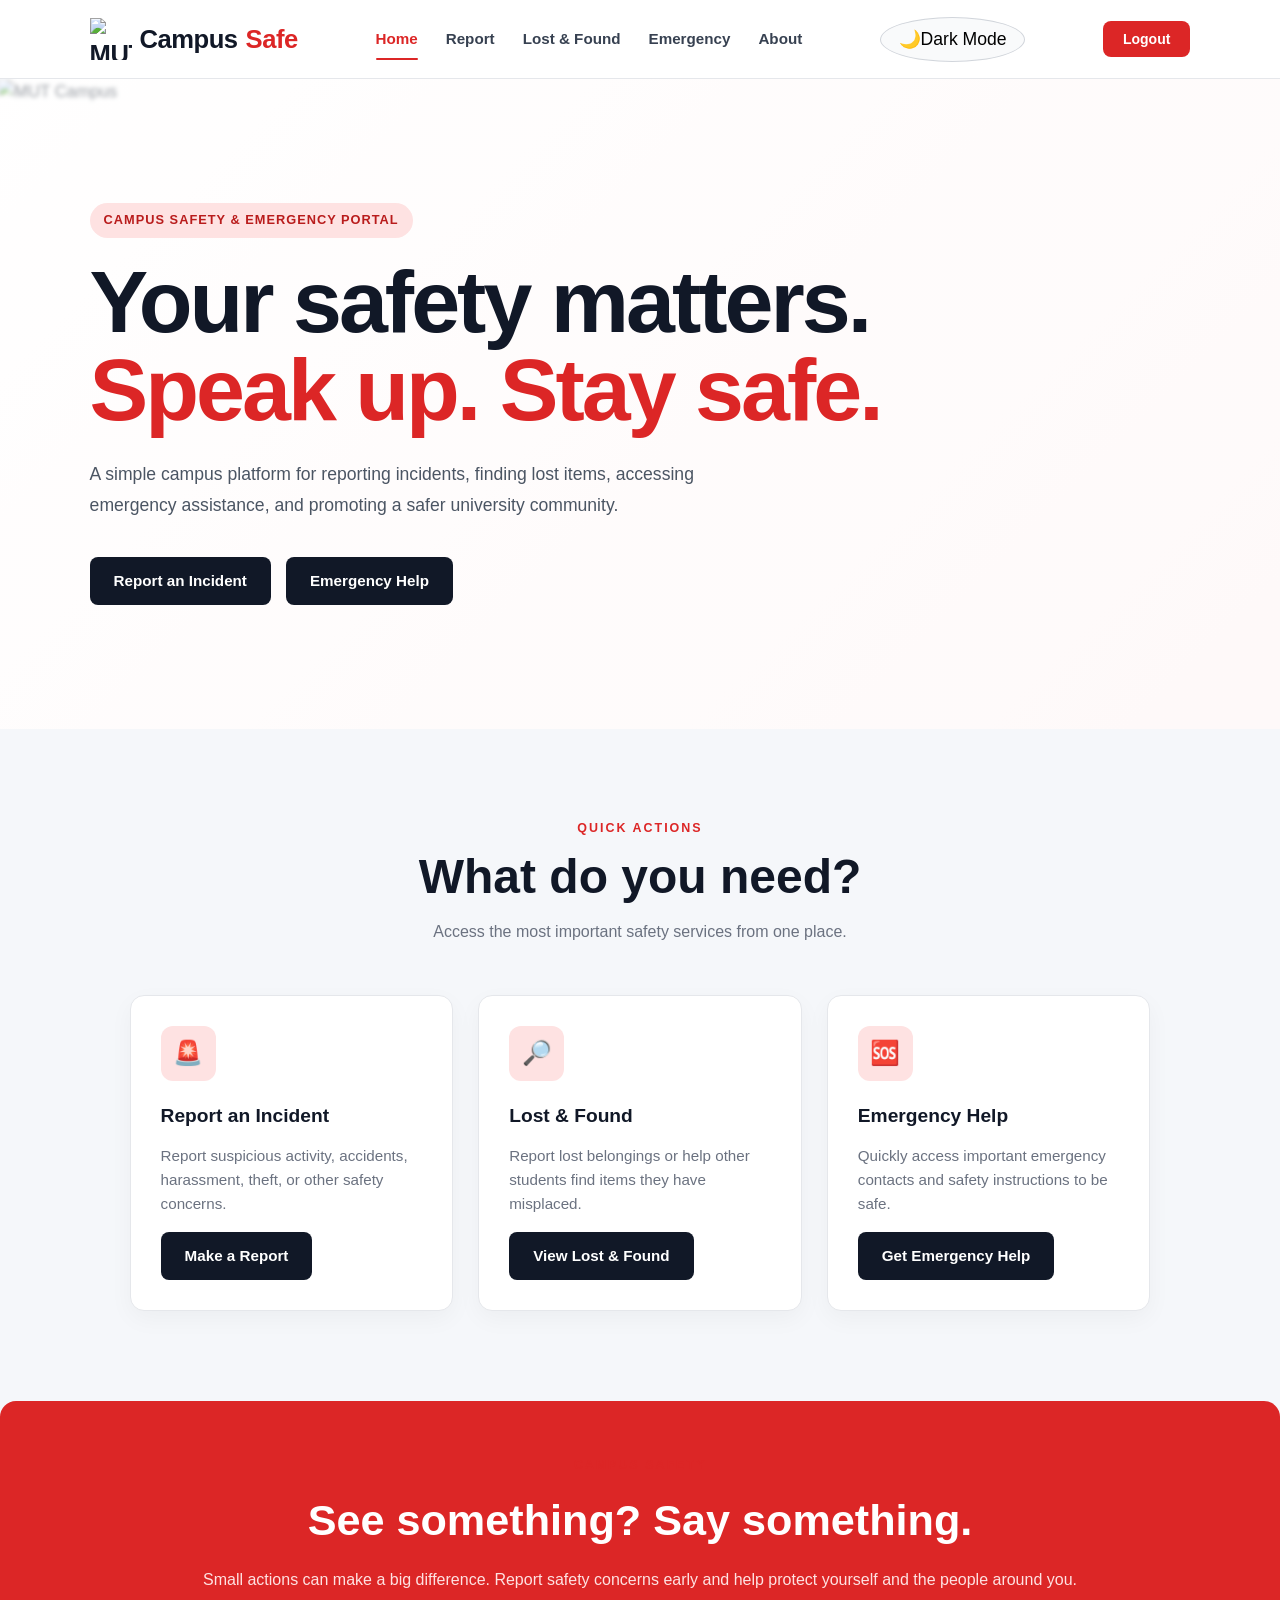
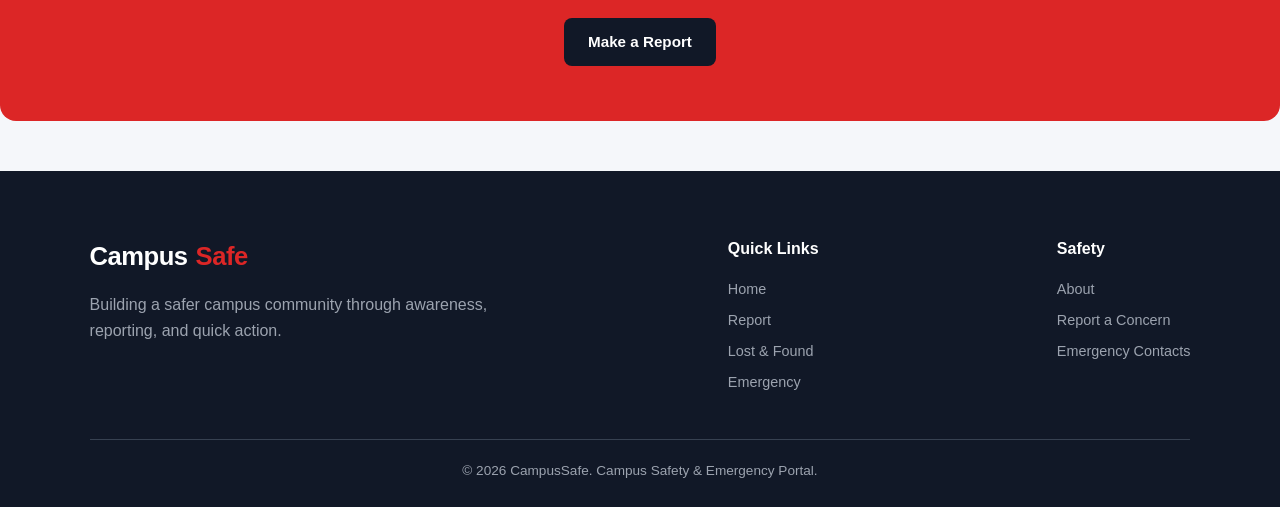
==== html/index.html @ 62e86149 "Initial CampusSafe website" ====
<!DOCTYPE html>
<html lang="en">

<head>
    <!-- Basic page information -->
    <meta charset="UTF-8">

    <!-- Makes the website responsive on phones and tablets -->
    <meta name="viewport" content="width=device-width, initial-scale=1.0">

    <!-- Page title shown in the browser tab -->
    <title>Campus Safety Portal</title>

    <!-- Connect the main stylesheet -->
    <link rel="stylesheet" href="../css/style.css">

    <!-- Connect the JavaScript file -->
    <script src="../js/script.js"defer></script>
    <script type="module" src="../js/session.js"></script>
</head>

<body>

    <!-- =========================
        NAVIGATION BAR
        ========================= -->
    <header class="navbar">

        <!-- Website logo/name -->
        <a href="index.html" class="logo">

            <img src="https://i.ibb.co/WWnf8pVp/Murang-a-University-of-Technology.png" alt="MUT logo">
            Campus<span>Safe</span>
        </a>

        <!-- Navigation links -->
        <nav class="nav-links">

            <a href="index.html" class="active">
                Home
            </a>

            <a href="report.html">
                Report
            </a>

            <a href="lost-found.html">
                Lost & Found
            </a>

            <a href="emergency.html">
                Emergency
            </a>

            <a href="about.html">
                About
            </a>

        </nav>

        <!-- Dark/light mode button -->
        <button id="themeBtn" class="theme-btn" type="button">
            🌙
        </button>

        <button type="button" id="logoutBtn" class="logout-btn">
                Logout
        </button>

    </header>


    <!-- =========================
        HERO SECTION
        ========================= -->
    <main>

        <section class="hero">

            <div class="hero-image">
                <img src="https://i.ibb.co/gbhsbG9x/unnamed.webp" alt="MUT Campus">
            </div>

            <div class="hero-content">

                <!-- Small introductory text -->
                <p class="hero-tag">
                    CAMPUS SAFETY & EMERGENCY PORTAL
                </p>

                <!-- Main heading -->
                <h1>
                    Your safety matters.
                    <span>Speak up. Stay safe.</span>
                </h1>

                <!-- Introduction -->
                <p class="hero-text">
                    A simple campus platform for reporting incidents,
                    finding lost items, accessing emergency assistance,
                    and promoting a safer university community.
                </p>

                <!-- Main action buttons -->
                <div class="hero-buttons">

                    <a href="report.html" class="btn secondary-btn">
                        Report an Incident
                    </a>

                    <a href="emergency.html" class="btn secondary-btn">
                        Emergency Help
                    </a>

                </div>

            </div>

        </section>


        <!-- =========================
            QUICK ACTIONS
            ========================= -->
        <section class="section">

            <div class="section-heading">

                <p class="section-label">
                    QUICK ACTIONS
                </p>

                <h2>
                    What do you need?
                </h2>

                <p>
                    Access the most important safety services from one place.
                </p>

            </div>


            <div class="cards">

                <!-- Report card -->
                <article class="card">

                    <div class="card-icon">
                        🚨
                    </div>

                    <h3>
                        Report an Incident
                    </h3>

                    <p>
                        Report suspicious activity, accidents,
                        harassment, theft, or other safety concerns.
                    </p>

                    <a href="report.html" class="btn secondary-btn">
                        Make a Report 
                    </a>

                </article>


                <!-- Lost and found card -->
                <article class="card">

                    <div class="card-icon">
                        🔎
                    </div>

                    <h3>
                        Lost & Found
                    </h3>

                    <p>
                        Report lost belongings or help other students
                        find items they have misplaced.
                    </p>

                    <a href="lost-found.html" class="btn secondary-btn">
                        View Lost & Found 
                    </a>

                </article>


                <!-- Emergency card -->
                <article class="card">

                    <div class="card-icon">
                        🆘
                    </div>

                    <h3>
                        Emergency Help
                    </h3>

                    <p>
                        Quickly access important emergency contacts
                        and safety instructions to be safe.
                    </p>

                    <a href="emergency.html" class="btn secondary-btn">
                        Get Emergency Help 
                    </a>

                </article>

            </div>

        </section>


        <!-- =========================
            SAFETY MESSAGE
            ========================= -->
        <section class="safety-banner">

            <div>

                <p class="section-label">
                    CAMPUS SAFETY
                </p>

                <h2>
                    See something? Say something.
                </h2>

                <p>
                    Small actions can make a big difference.
                    Report safety concerns early and help protect
                    yourself and the people around you.
                </p>

            </div>

            <a href="report.html" class="btn secondary-btn">
                Make a Report
            </a>

        </section>

    </main>


    <!-- =========================
        FOOTER
        ========================= -->
    <footer class="footer">

        <div class="footer-content">

            <div>

                <a href="index.html" class="logo">
                    Campus<span>Safe</span>
                </a>

                <p>
                    Building a safer campus community through
                    awareness, reporting, and quick action.
                </p>

            </div>


            <div class="footer-links">

                <h3>
                    Quick Links
                </h3>

                <a href="index.html">
                    Home
                </a>

                <a href="report.html">
                    Report
                </a>

                <a href="lost-found.html">
                    Lost & Found
                </a>

                <a href="emergency.html">
                    Emergency
                </a>

            </div>


            <div class="footer-links">

                <h3>
                    Safety
                </h3>

                <a href="about.html">
                    About
                </a>

                <a href="report.html">
                    Report a Concern
                </a>

                <a href="emergency.html">
                    Emergency Contacts
                </a>

            </div>

        </div>


        <div class="footer-bottom">

            <p>
                © 2026 CampusSafe. Campus Safety & Emergency Portal.
            </p>

        </div>

    </footer>

</body>

</html>
---- css/style.css ----
/* =====================================================
CAMPUS SAFETY & EMERGENCY PORTAL
VERSION 2
MAIN STYLESHEET
   ===================================================== */


/* =====================================================
1. RESET & GENERAL SETTINGS
   ===================================================== */

* {
    margin: 0;
    padding: 0;
    box-sizing: border-box;
}

html {
    scroll-behavior: smooth;
}

body {
    font-family: Arial, Helvetica, sans-serif;
    background: #f5f7fa;
    color: #1f2937;
    line-height: 1.6;
    transition: background-color 0.3s ease, color 0.3s ease;
}

a {
    text-decoration: none;
    color: inherit;
}

button {
    font-family: inherit;
    cursor: pointer;
}


/* =====================================================
2. NAVIGATION BAR
   ===================================================== */

.navbar {
    width: 100%;
    min-height: 75px;
    padding: 0 7%;
    display: flex;
    align-items: center;
    justify-content: space-between;
    background: #ffffff;
    border-bottom: 1px solid #e5e7eb;
    position: sticky;
    top: 0;
    z-index: 1000;
    transition: background-color 0.3s ease,
                border-color 0.3s ease;
}

.logo {
    font-size: 1.6rem;
    font-weight: 800;
    color: #111827;
    letter-spacing: -0.5px;
}

.logo span {
    color: #dc2626;
}

.nav-links {
    display: flex;
    align-items: center;
    gap: 28px;
}

.nav-links a {
    position: relative;
    color: #374151;
    font-size: 0.95rem;
    font-weight: 600;
    padding: 27px 0;
    transition: color 0.3s ease;
}

.nav-links a:hover {
    color: #dc2626;
}

.nav-links a.active {
    color: #dc2626;
}

.nav-links a.active::after {
    content: "";
    position: absolute;
    left: 0;
    right: 0;
    bottom: 18px;
    height: 2px;
    background: #dc2626;
    border-radius: 5px;
}


/* =====================================================
3. THEME BUTTON
   ===================================================== */

.theme-btn {
    width: 145px;
    height: 45px;
    border: 1px solid #d1d5db;
    border-radius: 50%;
    background: #f9fafb;
    font-size: 1.1rem;
    display: flex;
    align-items: center;
    justify-content: center;
    transition: all 0.3s ease;
}

.theme-btn:hover {
    background: #e5e7eb;
    transform: rotate(15deg);
}


/* =====================================================
4. HERO SECTION - HOME
   ===================================================== */

.hero {
    min-height: 650px;
    padding: 100px 7%;
    display: flex;
    align-items: center;
    background:
        linear-gradient(
            135deg,
            #ffffff 0%,
            #fef2f2 100%
        );
    transition: background 0.3s ease;
}

.hero-content {
    max-width: 850px;
}

.hero-tag {
    display: inline-block;
    margin-bottom: 20px;
    padding: 7px 14px;
    border-radius: 30px;
    background: #fee2e2;
    color: #b91c1c;
    font-size: 0.8rem;
    font-weight: 800;
    letter-spacing: 1px;
}

.hero h1 {
    max-width: 800px;
    margin-bottom: 25px;
    color: #111827;
    font-size: clamp(2.7rem, 7vw, 5.5rem);
    line-height: 1;
    letter-spacing: -3px;
}

.hero h1 span {
    color: #dc2626;
}

.hero-text {
    max-width: 650px;
    margin-bottom: 35px;
    color: #4b5563;
    font-size: 1.1rem;
    line-height: 1.8;
}

.hero-buttons {
    display: flex;
    flex-wrap: wrap;
    gap: 15px;
}


/* =====================================================
5. BUTTONS
   ===================================================== */

.btn {
    display: inline-flex;
    align-items: center;
    justify-content: center;
    min-height: 48px;
    padding: 12px 24px;
    border: none;
    border-radius: 8px;
    font-size: 0.95rem;
    font-weight: 700;
    transition: all 0.3s ease;
}

.btn:hover {
    transform: translateY(-2px);
}

.primary-btn {
    background: #dc2626;
    color: #ffffff;
}

.primary-btn:hover {
    background: #b91c1c;
}

.secondary-btn {
    background: #111827;
    color: #ffffff;
}

.secondary-btn:hover {
    background: #374151;
}


/* =====================================================
6. GENERAL SECTIONS
   ===================================================== */

.section {
    width: 100%;
    max-width: 1200px;
    margin: 0 auto;
    padding: 90px 7%;
}

.section-heading {
    max-width: 750px;
    margin: 0 auto 50px;
    text-align: center;
}

.section-label {
    margin-bottom: 10px;
    color: #dc2626;
    font-size: 0.78rem;
    font-weight: 800;
    letter-spacing: 2px;
}

.section-heading h2 {
    margin-bottom: 15px;
    color: #111827;
    font-size: clamp(2rem, 4vw, 3rem);
    line-height: 1.15;
}

.section-heading p:last-child {
    color: #6b7280;
}


/* =====================================================
7. CARDS
   ===================================================== */

.cards {
    display: grid;
    grid-template-columns: repeat(3, 1fr);
    gap: 25px;
}

.card {
    padding: 30px;
    background: #ffffff;
    border: 1px solid #e5e7eb;
    border-radius: 14px;
    box-shadow: 0 8px 25px rgba(0, 0, 0, 0.04);
    transition: transform 0.3s ease,
                box-shadow 0.3s ease,
                background-color 0.3s ease,
                border-color 0.3s ease;
}

.card:hover {
    transform: translateY(-5px);
    box-shadow: 0 15px 35px rgba(0, 0, 0, 0.08);
}

.card-icon {
    width: 55px;
    height: 55px;
    margin-bottom: 20px;
    display: flex;
    align-items: center;
    justify-content: center;
    border-radius: 12px;
    background: #fee2e2;
    font-size: 1.5rem;
}

.card h3 {
    margin-bottom: 12px;
    color: #111827;
    font-size: 1.2rem;
}

.card p {
    margin-bottom: 15px;
    color: #6b7280;
    font-size: 0.95rem;
}

.card-link {
    color: #dc2626;
    font-weight: 700;
    font-size: 0.9rem;
}

.card-link:hover {
    text-decoration: underline;
}


/* =====================================================
8. SAFETY BANNER
   ===================================================== */

.safety-banner {
    padding: 55px 40px;
    text-align: center;
    background: #dc2626;
    border-radius: 16px;
    color: #ffffff;
}

.safety-banner h2 {
    margin-bottom: 12px;
    font-size: clamp(1.8rem, 4vw, 2.7rem);
}

.safety-banner p:last-child {
    margin-bottom: 25px;
    color: #fee2e2;
}


/* =====================================================
9. FOOTER
   ===================================================== */

.footer {
    margin-top: 50px;
    padding: 65px 7% 25px;
    background: #111827;
    color: #ffffff;
}

.footer-content {
    max-width: 1200px;
    margin: 0 auto;
    display: flex;
    justify-content: space-between;
    gap: 50px;
}

.footer .logo {
    margin-bottom: 15px;
    color: #ffffff;
}

.footer-content > div:first-child {
    max-width: 400px;
}

.footer-content > div:first-child p {
    color: #9ca3af;
}

.footer-links {
    display: flex;
    flex-direction: column;
    gap: 8px;
}

.footer-links h3 {
    margin-bottom: 8px;
    font-size: 1rem;
}

.footer-links a {
    color: #9ca3af;
    font-size: 0.9rem;
    transition: color 0.3s ease;
}

.footer-links a:hover {
    color: #ffffff;
}

.footer-bottom {
    max-width: 1200px;
    margin: 45px auto 0;
    padding-top: 20px;
    border-top: 1px solid #374151;
}

.footer-bottom p {
    color: #9ca3af;
    text-align: center;
    font-size: 0.85rem;
}


/* =====================================================
10. PAGE HEADER
Used by Report, Lost & Found, Emergency & About
   ===================================================== */

.page-header {
    padding: 100px 7%;
    background:
        linear-gradient(
            135deg,
            #ffffff 0%,
            #fef2f2 100%
        );
    border-bottom: 1px solid #e5e7eb;
}

.page-header-content {
    max-width: 850px;
    margin: 0 auto;
    text-align: center;
}

.page-header h1 {
    margin-bottom: 20px;
    color: #111827;
    font-size: clamp(2.5rem, 6vw, 4.5rem);
    line-height: 1.1;
}

.page-header h1 span {
    color: #dc2626;
}

.page-header p:last-child {
    max-width: 700px;
    margin: 0 auto;
    color: #6b7280;
    font-size: 1.05rem;
}


/* =====================================================
11. REPORT SECTION
   ===================================================== */

.report-section {
    max-width: 1000px;
    margin: 0 auto;
    padding: 80px 7%;
    display: grid;
    grid-template-columns: 0.8fr 1.2fr;
    gap: 50px;
    align-items: start;
}

.report-info h2 {
    margin-bottom: 15px;
    color: #111827;
    font-size: 2rem;
}

.report-info > p {
    margin-bottom: 25px;
    color: #6b7280;
}

.notice-box {
    margin-top: 25px;
    padding: 25px;
    background: #fff7ed;
    border-left: 5px solid #f97316;
    border-radius: 8px;
}

.notice-box h2 {
    margin-bottom: 10px;
    color: #9a3412;
    font-size: 1.2rem;
}

.notice-box p {
    color: #7c2d12;
    font-size: 0.92rem;
}


/* =====================================================
12. FORMS
   ===================================================== */

.form-container {
    padding: 35px;
    background: #ffffff;
    border: 1px solid #e5e7eb;
    border-radius: 14px;
    box-shadow: 0 10px 30px rgba(0, 0, 0, 0.05);
}

.form-heading {
    margin-bottom: 30px;
}

.form-heading h2 {
    margin-bottom: 8px;
    color: #111827;
    font-size: 1.7rem;
}

.form-heading p {
    color: #6b7280;
    font-size: 0.9rem;
}

.form-group {
    margin-bottom: 20px;
}

.form-group label {
    display: block;
    margin-bottom: 7px;
    color: #374151;
    font-size: 0.9rem;
    font-weight: 700;
}

.form-group input,
.form-group select,
.form-group textarea {
    width: 100%;
    padding: 13px 14px;
    border: 1px solid #d1d5db;
    border-radius: 8px;
    background: #ffffff;
    color: #111827;
    font-family: inherit;
    font-size: 0.95rem;
    outline: none;
    transition: border-color 0.3s ease,
                box-shadow 0.3s ease,
                background-color 0.3s ease;
}

.form-group input:focus,
.form-group select:focus,
.form-group textarea:focus {
    border-color: #dc2626;
    box-shadow: 0 0 0 3px rgba(220, 38, 38, 0.12);
}

.form-group textarea {
    min-height: 140px;
    resize: vertical;
}

.checkbox-group {
    display: flex;
    align-items: flex-start;
    gap: 10px;
    margin-bottom: 20px;
}

.checkbox-group input {
    width: 17px;
    height: 17px;
    margin-top: 3px;
    accent-color: #dc2626;
}

.checkbox-group label {
    color: #4b5563;
    font-size: 0.9rem;
}

.submit-btn {
    width: 100%;
    padding: 14px 20px;
    border: none;
    border-radius: 8px;
    background: #dc2626;
    color: #ffffff;
    font-size: 1rem;
    font-weight: 700;
    transition: background-color 0.3s ease,
                transform 0.3s ease;
}

.submit-btn:hover {
    background: #b91c1c;
    transform: translateY(-2px);
}

.form-message {
    margin-top: 15px;
    padding: 12px 15px;
    border-radius: 7px;
    font-size: 0.9rem;
    font-weight: 600;
    display: none;
}

.success-message {
    display: block;
    background: #dcfce7;
    color: #166534;
    border: 1px solid #86efac;
}

.error-message {
    display: block;
    background: #fee2e2;
    color: #991b1b;
    border: 1px solid #fca5a5;
}


/* =====================================================
13. EMERGENCY PAGE
   ===================================================== */

.emergency-card {
    display: flex;
    flex-direction: column;
}

.emergency-card .btn {
    margin-top: auto;
    align-self: flex-start;
}

.emergency-card p {
    flex-grow: 1;
}


/* =====================================================
14. LOST & FOUND
   ===================================================== */

#reported-items {
    scroll-margin-top: 100px;
}

#lost-item-form,
#found-item-form {
    scroll-margin-top: 100px;
}

.lost-found-item {
    display: flex;
    flex-direction: column;
}

.lost-found-item .item-type {
    display: inline-block;
    width: fit-content;
    margin-bottom: 12px;
    padding: 5px 10px;
    border-radius: 20px;
    background: #fee2e2;
    color: #b91c1c;
    font-size: 0.75rem;
    font-weight: 800;
    text-transform: uppercase;
}

.lost-found-item .item-detail {
    margin-bottom: 7px;
    color: #4b5563;
    font-size: 0.9rem;
}

.lost-found-item .item-detail strong {
    color: #1f2937;
}

.delete-btn {
    margin-top: 20px;
    padding: 10px 15px;
    border: none;
    border-radius: 7px;
    background: #991b1b;
    color: #ffffff;
    font-weight: 700;
}

.delete-btn:hover {
    background: #7f1d1d;
}


/* =====================================================
15. DARK MODE
   ===================================================== */

body.dark-mode {
    background: #0f172a;
    color: #e5e7eb;
}


/* ---------- Navbar ---------- */

body.dark-mode .navbar {
    background: #111827;
    border-bottom-color: #1f2937;
}

body.dark-mode .logo {
    color: #ffffff;
}

body.dark-mode .nav-links a {
    color: #d1d5db;
}

body.dark-mode .nav-links a:hover,
body.dark-mode .nav-links a.active {
    color: #f87171;
}

body.dark-mode .nav-links a.active::after {
    background: #f87171;
}


/* ---------- Theme Button ---------- */

body.dark-mode .theme-btn {
    background: #1f2937;
    border-color: #374151;
    color: #ffffff;
}

body.dark-mode .theme-btn:hover {
    background: #374151;
}


/* ---------- Home Hero ---------- */

body.dark-mode .hero {
    background:
        linear-gradient(
            135deg,
            #111827 0%,
            #1f1115 100%
        );
}

body.dark-mode .hero h1 {
    color: #f9fafb;
}

body.dark-mode .hero-text {
    color: #d1d5db;
}

body.dark-mode .hero-tag {
    background: #451a1a;
    color: #fca5a5;
}

body.dark-mode .secondary-btn {
    background: #e5e7eb;
    color: #111827;
}

body.dark-mode .secondary-btn:hover {
    background: #ffffff;
}


/* ---------- Page Headers ---------- */

body.dark-mode .page-header {
    background:
        linear-gradient(
            135deg,
            #111827 0%,
            #1f1115 100%
        );
    border-bottom-color: #1f2937;
}

body.dark-mode .page-header h1 {
    color: #f9fafb;
}

body.dark-mode .page-header p:last-child {
    color: #d1d5db;
}


/* ---------- Sections ---------- */

body.dark-mode .section-heading h2 {
    color: #f9fafb;
}

body.dark-mode .section-heading p:last-child {
    color: #9ca3af;
}


/* ---------- Cards ---------- */

body.dark-mode .card {
    background: #111827;
    border-color: #1f2937;
    box-shadow: 0 10px 30px rgba(0, 0, 0, 0.25);
}

body.dark-mode .card:hover {
    box-shadow: 0 15px 35px rgba(0, 0, 0, 0.35);
}

body.dark-mode .card h3 {
    color: #f9fafb;
}

body.dark-mode .card p {
    color: #9ca3af;
}

body.dark-mode .card-icon {
    background: #3f1d24;
}

body.dark-mode .card-link {
    color: #f87171;
}


/* ---------- Report ---------- */

body.dark-mode .report-info h2 {
    color: #f9fafb;
}

body.dark-mode .report-info > p {
    color: #9ca3af;
}

body.dark-mode .notice-box {
    background: #2a1a0f;
    border-left-color: #fb923c;
}

body.dark-mode .notice-box h2 {
    color: #fdba74;
}

body.dark-mode .notice-box p {
    color: #fed7aa;
}


/* ---------- Forms ---------- */

body.dark-mode .form-container {
    background: #111827;
    border-color: #1f2937;
    box-shadow: 0 10px 30px rgba(0, 0, 0, 0.3);
}

body.dark-mode .form-heading h2 {
    color: #f9fafb;
}

body.dark-mode .form-heading p {
    color: #9ca3af;
}

body.dark-mode .form-group label {
    color: #d1d5db;
}

body.dark-mode .form-group input,
body.dark-mode .form-group select,
body.dark-mode .form-group textarea {
    background: #1f2937;
    border-color: #374151;
    color: #f9fafb;
    color-scheme: dark;
}

body.dark-mode .form-group input[type="date"] {
    color-scheme: dark;
}

body.dark-mode .form-group input::placeholder,
body.dark-mode .form-group textarea::placeholder {
    color: #6b7280;
}

body.dark-mode .form-group input:focus,
body.dark-mode .form-group select:focus,
body.dark-mode .form-group textarea:focus {
    border-color: #f87171;
    box-shadow: 0 0 0 3px rgba(248, 113, 113, 0.12);
}

body.dark-mode .checkbox-group label {
    color: #d1d5db;
}

body.dark-mode .success-message {
    background: #052e16;
    color: #86efac;
    border-color: #166534;
}

body.dark-mode .error-message {
    background: #450a0a;
    color: #fca5a5;
    border-color: #991b1b;
}


/* ---------- Lost & Found ---------- */

body.dark-mode .lost-found-item .item-type {
    background: #451a1a;
    color: #fca5a5;
}

body.dark-mode .lost-found-item .item-detail {
    color: #9ca3af;
}

body.dark-mode .lost-found-item .item-detail strong {
    color: #e5e7eb;
}


/* ---------- Safety Banner ---------- */

body.dark-mode .safety-banner {
    background: #991b1b;
}

body.dark-mode .safety-banner p:last-child {
    color: #fecaca;
}


/* =====================================================
16. RESPONSIVE DESIGN
   ===================================================== */

@media (max-width: 900px) {

    .navbar {
        padding: 0 4%;
    }

    .nav-links {
        gap: 15px;
    }

    .nav-links a {
        font-size: 0.85rem;
    }

    .hero {
        padding: 80px 5%;
    }

    .cards {
        grid-template-columns: repeat(2, 1fr);
    }

    .section {
        padding: 70px 5%;
    }

    .report-section {
        grid-template-columns: 1fr;
        padding: 70px 5%;
    }

    .page-header {
        padding: 80px 5%;
    }

    .footer {
        padding-left: 5%;
        padding-right: 5%;
    }

}


@media (max-width: 650px) {

    /* ---------- Navbar ---------- */

    .navbar {
        min-height: auto;
        padding: 15px 5%;
        flex-wrap: wrap;
        gap: 15px;
    }

    .logo {
        font-size: 1.4rem;
    }

    .theme-btn {
        width: 120px;
        height: 40px;
        padding:2px;
    }

    .nav-links {
        width: 100%;
        order: 3;
        display: flex;
        justify-content: center;
        flex-wrap: wrap;
        gap: 15px;
    }

    .nav-links a {
        padding: 5px 0;
        font-size: 0.82rem;
    }

    .nav-links a.active::after {
        bottom: 0;
    }


    /* ---------- Hero ---------- */

    .hero {
        min-height: 550px;
        padding: 70px 5%;
    }

    .hero h1 {
        font-size: 3rem;
        letter-spacing: -2px;
    }

    .hero-text {
        font-size: 1rem;
    }

    .hero-buttons {
        flex-direction: column;
        align-items: stretch;
    }

    .hero-buttons .btn {
        width: 100%;
    }


    /* ---------- Sections ---------- */

    .section {
        padding: 60px 5%;
    }

    .section-heading {
        margin-bottom: 35px;
    }

    .section-heading h2 {
        font-size: 2rem;
    }


    /* ---------- Cards ---------- */

    .cards {
        grid-template-columns: 1fr;
    }

    .card {
        padding: 25px;
    }


    /* ---------- Page Header ---------- */

    .page-header {
        padding: 65px 5%;
    }

    .page-header h1 {
        font-size: 2.8rem;
    }


    /* ---------- Report ---------- */

    .report-section {
        padding: 55px 5%;
        gap: 35px;
    }

    .form-container {
        padding: 25px 20px;
    }


    /* ---------- Safety Banner ---------- */

    .safety-banner {
        padding: 40px 25px;
    }


    /* ---------- Footer ---------- */

    .footer-content {
        flex-direction: column;
        gap: 35px;
    }

    .footer-links {
        gap: 10px;
    }

}

/*MUT logo */
.logo{
    display: flex;
    align-items: center;
    gap:8px;
}

.logo img{
    width: 42px;
    height:42px;
    object-fit: contain;
}

/*BLURRED MUT CAMPUS BACKGROUND */
.hero{
    position: relative;
    overflow: hidden;
}

.hero-image{
    position:absolute !important;
    inset: 0 !important;
    width: 100% !important;
    height: 100% !important;
    z-index: 0 !important;
}

.hero-image img{
    width: 100% !important;
    height: 100% !important;
    object-fit: cover !important;
    filter: blur(2px) !important;
    transform: scale(1.05) ;
    animation:homeCampusMove 8s ease-in-out infinite alternate;
}

.hero::after{
    content:"";
    position:absolute;
    inset:0;
    background:rgba(255,255,255,0.55);
    z-index:1;

}

.hero-content{
    position: relative;
    z-index: 2;
}

@keyframes homeCampusMove{
    from{
        transform:scale(1.05) translateX(-3%);
    }
    to{
        transform: scale(1.10) translate(3%);
    }
}

/* Campus background on all page headers */
.page-header{
    position: relative;
    min-height:600px;
    display:flex;
    align-items:center;
    justify-content:center;
    overflow: hidden;
}

.page-header::before{
    content: "";
    position:absolute;
    inset:-10%;
    background:url("https://i.ibb.co/gbhsbG9x/unnamed.webp") center/cover no-repeat;
    filter:blur(2px);
    transform:scale(1.05);
    z-index:0;
    animation:campusMove 8s ease-in-out infinite alternate;
}

.page-header::after{
    content:"";
    position:absolute;
    inset:0;
    background:rgba(255,255,255,0.40);
    z-index:1;
}

.page-header-content{
    position: relative;
    z-index:2;
}

@keyframes campusMove{
    from{
        transform:scale(1.10) translateX(-3%);
    }
    to{
        transform:scale(1.15) translateX(3%);
    }
}
body.dark-mode .page-header::before{
    filter:blur(2px) brightness(0.45);
}

body.dark-mode .page-header::after{
    background:rgba(15,23,42,0.40);
}

body.dark-mode .hero::after{
    background:rgba(15,23,42,0.50);
}

 .auth-container {
            max-width: 450px;
            margin: 60px auto;
            padding: 30px;
            border-radius: 12px;
            box-shadow: 0 4px 15px rgba(0, 0, 0, 0.1);
        }

        .auth-container h1 {
            text-align: center;
            margin-bottom: 10px;
        }

        .auth-description {
            text-align: center;
            margin-bottom: 25px;
        }

        .auth-form {
            display: flex;
            flex-direction: column;
            gap: 15px;
        }

        .auth-form label {
            font-weight: bold;
        }

        .auth-form input {
            width: 100%;
            padding: 12px;
            border: 1px solid #ccc;
            border-radius: 6px;
            box-sizing: border-box;
        }

        .auth-form button {
            padding: 12px;
            border: none;
            border-radius: 6px;
            cursor: pointer;
            font-weight: bold;
        }

        .auth-switch {
            text-align: center;
            margin-top: 20px;
        }

        .auth-switch button {
            border: none;
            background: none;
            cursor: pointer;
            text-decoration: underline;
        }

        .auth-message {
            margin-top: 15px;
            text-align: center;
            overflow-wrap: anywhere;
        }

        [hidden] {
            display: none !important;
        }


        /* ==========================================
   CAMPUSSAFE - LOGOUT BUTTON
   ========================================== */

.logout-btn {
    background-color: #dc2626;
    color: #ffffff;
    border: none;
    padding: 10px 20px;
    border-radius: 8px;
    font-size: 14px;
    font-weight: bold;
    cursor: pointer;
    transition: background-color 0.3s ease,
                transform 0.2s ease;
}

/* Hover effect */
.logout-btn:hover {
    background-color: #b91c1c;
    transform: translateY(-2px);
}

/* Click effect */
.logout-btn:active {
    transform: translateY(0);
}

/* Disabled state while logging out */
.logout-btn:disabled {
    opacity: 0.6;
    cursor: not-allowed;
    transform: none;
}


/* CampusSafe login page styling fix */
.auth-container {
    display: block;
    width: 90%;
    max-width: 450px;
    margin: 60px auto;
    padding: 30px;
    box-sizing: border-box;
    background: #ffffff;
    color: #1f2937;
    border: 1px solid #e5e7eb;
    border-radius: 12px;
    box-shadow: 0 4px 15px rgba(0, 0, 0, 0.1);
}

.auth-container h1 {
    color: #b91c1c;
    text-align: center;
    margin-bottom: 10px;
}

.auth-description {
    color: #64748b;
    text-align: center;
    margin-bottom: 25px;
}

.auth-form {
    display: flex;
    flex-direction: column;
    gap: 15px;
}

.auth-form > div {
    display: flex;
    flex-direction: column;
    gap: 8px;
}

.auth-form label {
    color: #1f2937;
    font-weight: bold;
}

.auth-form input {
    width: 100%;
    padding: 12px;
    border: 1px solid #ccc;
    border-radius: 6px;
    background: #ffffff;
    color: #111827;
    box-sizing: border-box;
}

.auth-form button {
    padding: 12px;
    border: none;
    border-radius: 6px;
    background: #dc2626;
    color: #ffffff;
    cursor: pointer;
    font-weight: bold;
}

.auth-form button:hover {
    background: #b91c1c;
}

.auth-switch {
    color: #475569;
    text-align: center;
    margin-top: 20px;
}

.auth-switch button {
    border: none;
    background: none;
    color: #dc2626;
    cursor: pointer;
    text-decoration: underline;
}

.auth-message {
    margin-top: 15px;
    text-align: center;
    overflow-wrap: anywhere;
}

[hidden] {
    display: none !important;
}

body:has(.auth-container) {
    background: #f8fafc;
    min-height: 100vh;
}

body:has(.auth-container) > header {
    padding: 18px 7%;
    background: #ffffff;
    border-bottom: 1px solid #e5e7eb;
}

body:has(.auth-container) > header nav {
    display: flex;
    align-items: center;
    justify-content: center;
    flex-wrap: wrap;
    gap: 24px;
}

body:has(.auth-container) > header nav a {
    color: #374151;
    text-decoration: none;
    font-weight: 600;
}

body:has(.auth-container) > header nav a:hover {
    color: #dc2626;
}

@media (max-width: 480px) {
    .auth-container {
        margin: 30px auto;
        padding: 24px 20px;
    }
}



/* ==========================================
   LOGIN PAGE - TOP NAVIGATION STYLING
   ========================================== */

body:has(.auth-container) > header {
    background: #ffffff;
    padding: 18px 7%;
    border-bottom: 2px solid #fee2e2;
    box-shadow: 0 3px 12px rgba(0, 0, 0, 0.05);
}

body:has(.auth-container) > header nav {
    display: flex;
    align-items: center;
    justify-content: space-between;
    flex-wrap: wrap;
    gap: 20px;
}

body:has(.auth-container) > header nav a {
    color: #374151;
    text-decoration: none;
    font-weight: 600;
    transition: color 0.2s ease;
}

/* CampusSafe logo */
body:has(.auth-container) > header nav a:first-child {
    margin-right: auto;
    color: #b91c1c;
    font-size: 22px;
    font-weight: 800;
}

/* Red accent on the logo's Safe text */
body:has(.auth-container) > header nav a:first-child span {
    color: #dc2626;
}

/* Navigation hover effect */
body:has(.auth-container) > header nav a:hover {
    color: #dc2626;
}


/* CampusSafe login page navigation bar */
body:has(.auth-container) > header {
    background: #ffffff;
    padding: 18px 7%;
    border-bottom: 2px solid #fee2e2;
    box-shadow: 0 3px 12px rgba(0, 0, 0, 0.06);
}

body:has(.auth-container) > header nav {
    display: flex;
    flex-direction: row;
    align-items: center;
    gap: 30px;
    width: 100%;
}

body:has(.auth-container) > header nav a {
    display: inline-block;
    color: #374151;
    text-decoration: none;
    font-weight: 600;
    white-space: nowrap;
    transition: color 0.2s ease;
}

body:has(.auth-container) > header nav a:first-child {
    margin-right: auto;
    color: #b91c1c;
    font-size: 23px;
    font-weight: 800;
}

body:has(.auth-container) > header nav a:first-child span {
    color: #dc2626;
}

body:has(.auth-container) > header nav a:hover {
    color: #dc2626;
}

@media (max-width: 600px) {
    body:has(.auth-container) > header nav {
        flex-wrap: wrap;
        justify-content: center;
        gap: 16px;
    }

    body:has(.auth-container) > header nav a:first-child {
        width: 100%;
        margin-right: 0;
        text-align: center;
    }
}



/* Dark blue Sign Up button */
body:has(.auth-container) > header nav a#navSignup {
    padding: 10px 18px;
    border-radius: 7px;
    background: #12305a;
    color: #ffffff;
    font-weight: 600;
    text-decoration: none;
    transition: background 0.2s ease;
}

/* Slightly lighter blue on hover */
body:has(.auth-container) > header nav a#navSignup:hover {
    background: #1e40af;
    color: #ffffff;
}



/* Make the CampusSafe logo text bigger on the login page */
body:has(.auth-container) > header nav a.logo {
    font-size: 28px;
    font-weight: bold;
    display: flex;
    align-items: center;
    gap: 10px;
}

body:has(.auth-container) > header nav a.logo img {
    height: 45px;
    width: auto;
    object-fit: contain;
}



/* Remove Listing button */
.delete-item {
    display: inline-flex;
    align-items: center;
    justify-content: center;

    padding: 10px 18px;
    margin-top: 12px;

    background-color: #dc2626;
    color: #ffffff;

    border: none;
    border-radius: 8px;

    font-size: 14px;
    font-weight: 600;
    font-family: inherit;

    cursor: pointer;
    transition: background-color 0.25s ease,
                transform 0.25s ease,
                box-shadow 0.25s ease;
}

.delete-item:hover {
    background-color: #b91c1c;
    transform: translateY(-2px);
    box-shadow: 0 4px 10px rgba(220, 38, 38, 0.25);
}

.delete-item:active {
    transform: translateY(0);
    box-shadow: none;
}

.delete-item:disabled {
    opacity: 0.6;
    cursor: not-allowed;
    transform: none;
    box-shadow: none;
}
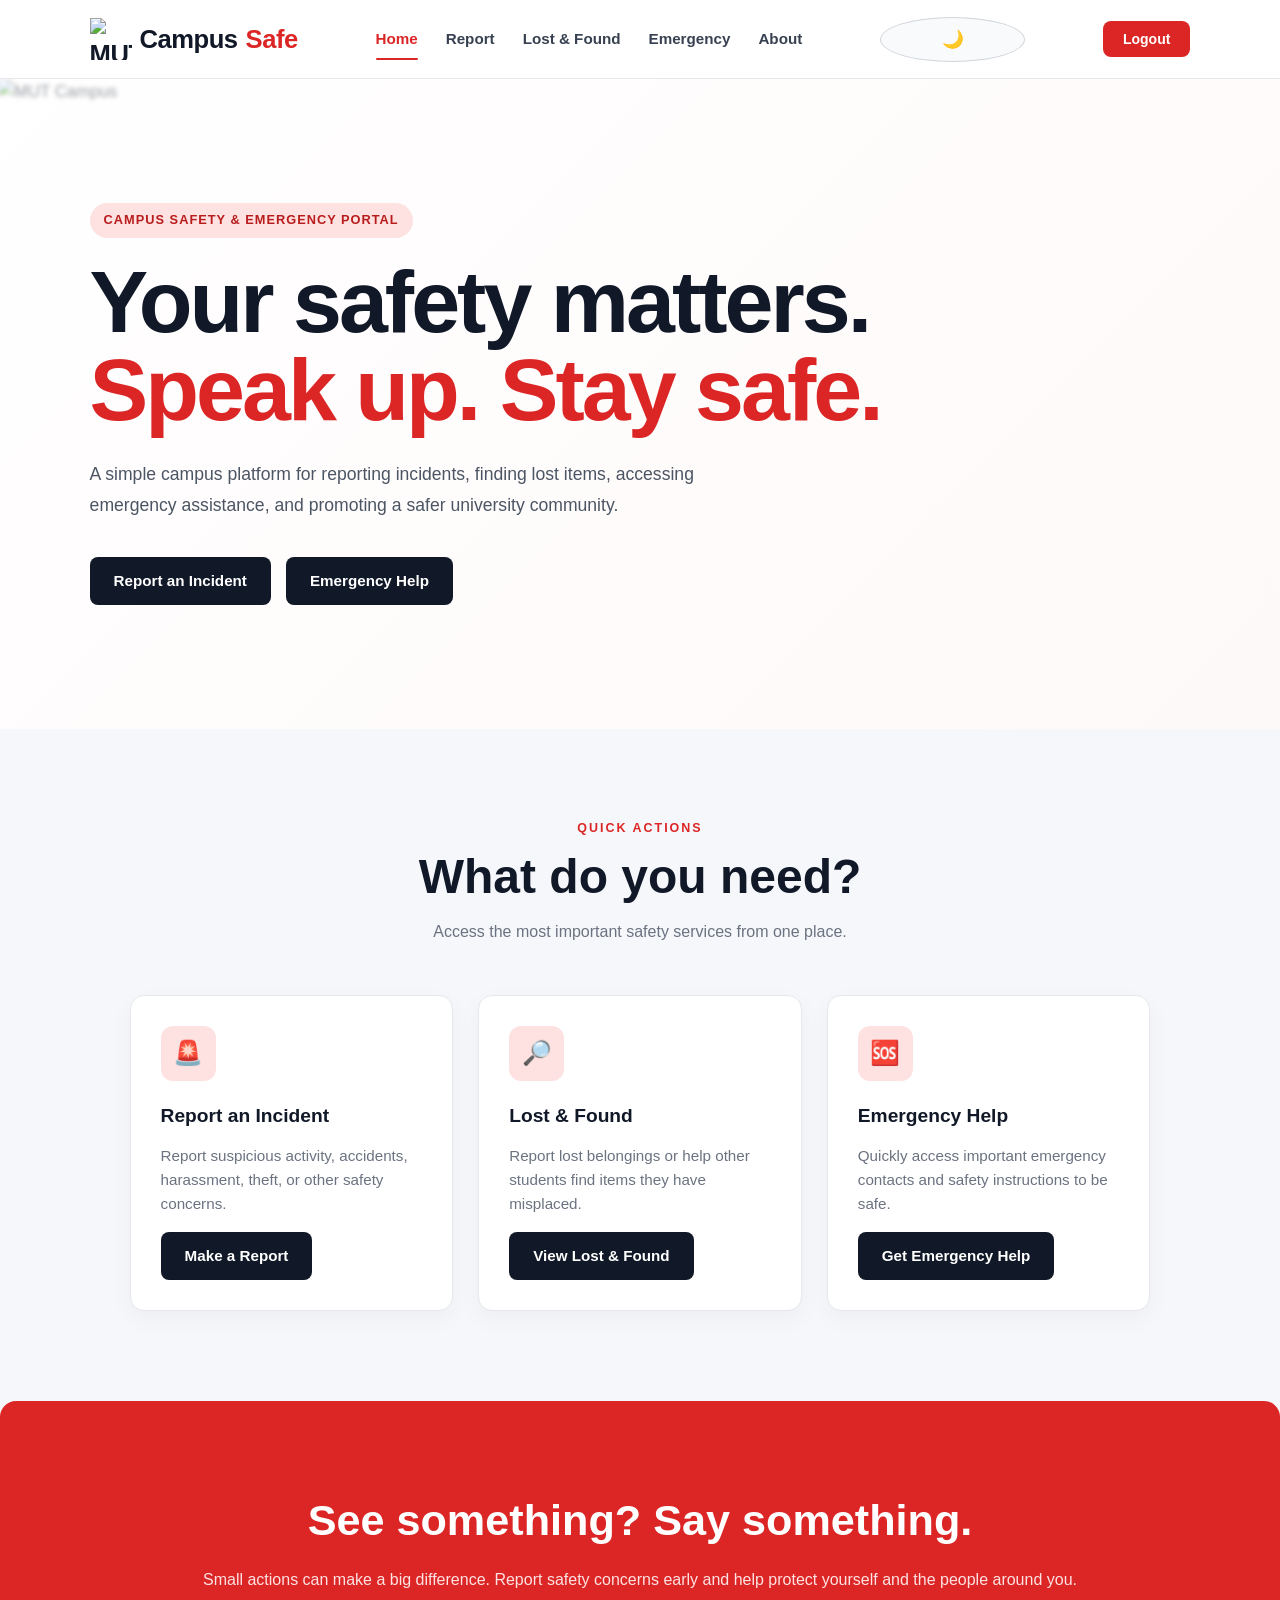
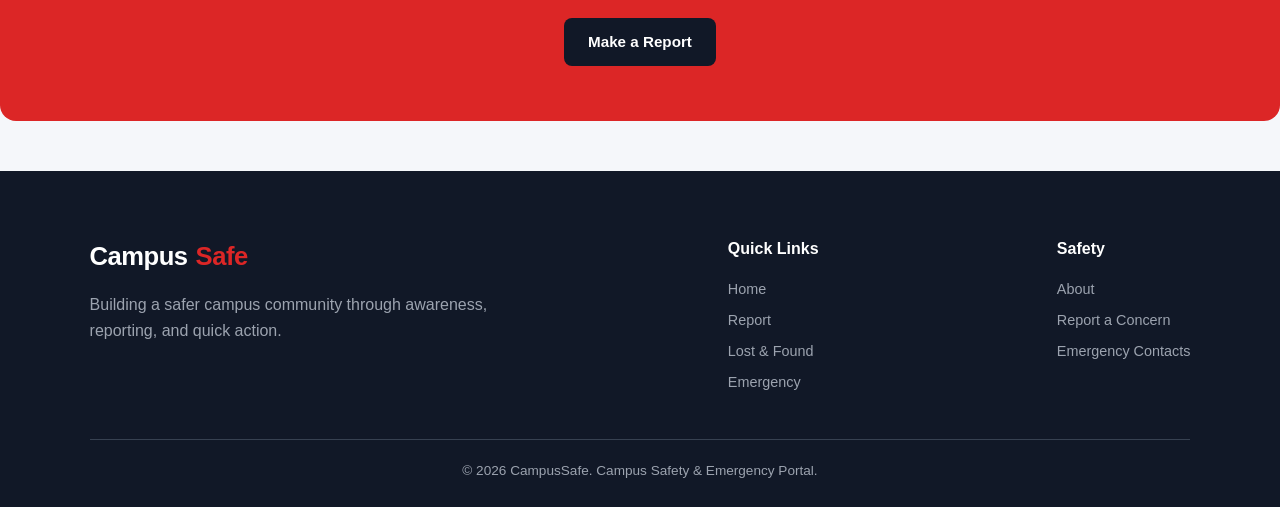
==== commit 82743217: "Update script functionality" ====
--- a/html/index.html
+++ b/html/index.html
@@ -15,8 +15,14 @@
     <!-- Connect the main stylesheet -->
     <link rel="stylesheet" href="../css/style.css">
 
-    <!-- Connect the JavaScript file -->
-    <script src="../js/script.js"defer></script>
+    <!--Connect the JavaScript file  This is the home page of the CampusSafe website.
+     It provides an overview of the platform's purpose, which is to enhance campus safety 
+     through reporting incidents, finding lost items, and accessing emergency assistance. 
+     The page includes a navigation bar with links to different sections of the website, a 
+     hero section with a welcoming message and action buttons, quick action cards for reporting incidents,
+      lost and found, and emergency help, as well as a safety message encouraging users to report safety concerns.
+       The footer contains quick links and information about the platform.
+    <script src="../js/script.js"defer></script>-->
     <script type="module" src="../js/session.js"></script>
 </head>
 
@@ -33,7 +39,7 @@
             <img src="https://i.ibb.co/WWnf8pVp/Murang-a-University-of-Technology.png" alt="MUT logo">
             Campus<span>Safe</span>
         </a>
-
+<!-- This are the navigation links that allow users to navigate to different sections of the website. The "Sign Up" link is given an id of "navSignup" so that it can be targeted by JavaScript to show the registration form when clicked. -->
         <!-- Navigation links -->
         <nav class="nav-links">
 
@@ -75,7 +81,7 @@
         HERO SECTION
         ========================= -->
     <main>
-
+<!-- the background image of the hero section is a picture of the Murang'a University of Technology campus. The hero section contains a welcoming message, a brief introduction to the CampusSafe platform, and two main action buttons that allow users to report an incident or access emergency help. The purpose of this section is to immediately engage visitors and provide them with quick access to essential safety services. -->
         <section class="hero">
 
             <div class="hero-image">
@@ -118,9 +124,9 @@
             </div>
 
         </section>
-
-
-        <!-- =========================
+<!--   these are the links for quick actions at the bottom of the home page. They provide users with easy access to the most important safety services offered by the CampusSafe platform. Each card represents a different action that users can take, such as reporting an incident, accessing lost and found services, or getting emergency help. The cards include an icon, a title, a brief description of the service, and a button that links to the corresponding page for that service. This layout is designed to help users quickly find and utilize the safety resources they need.
+
+        =========================
             QUICK ACTIONS
             ========================= -->
         <section class="section">
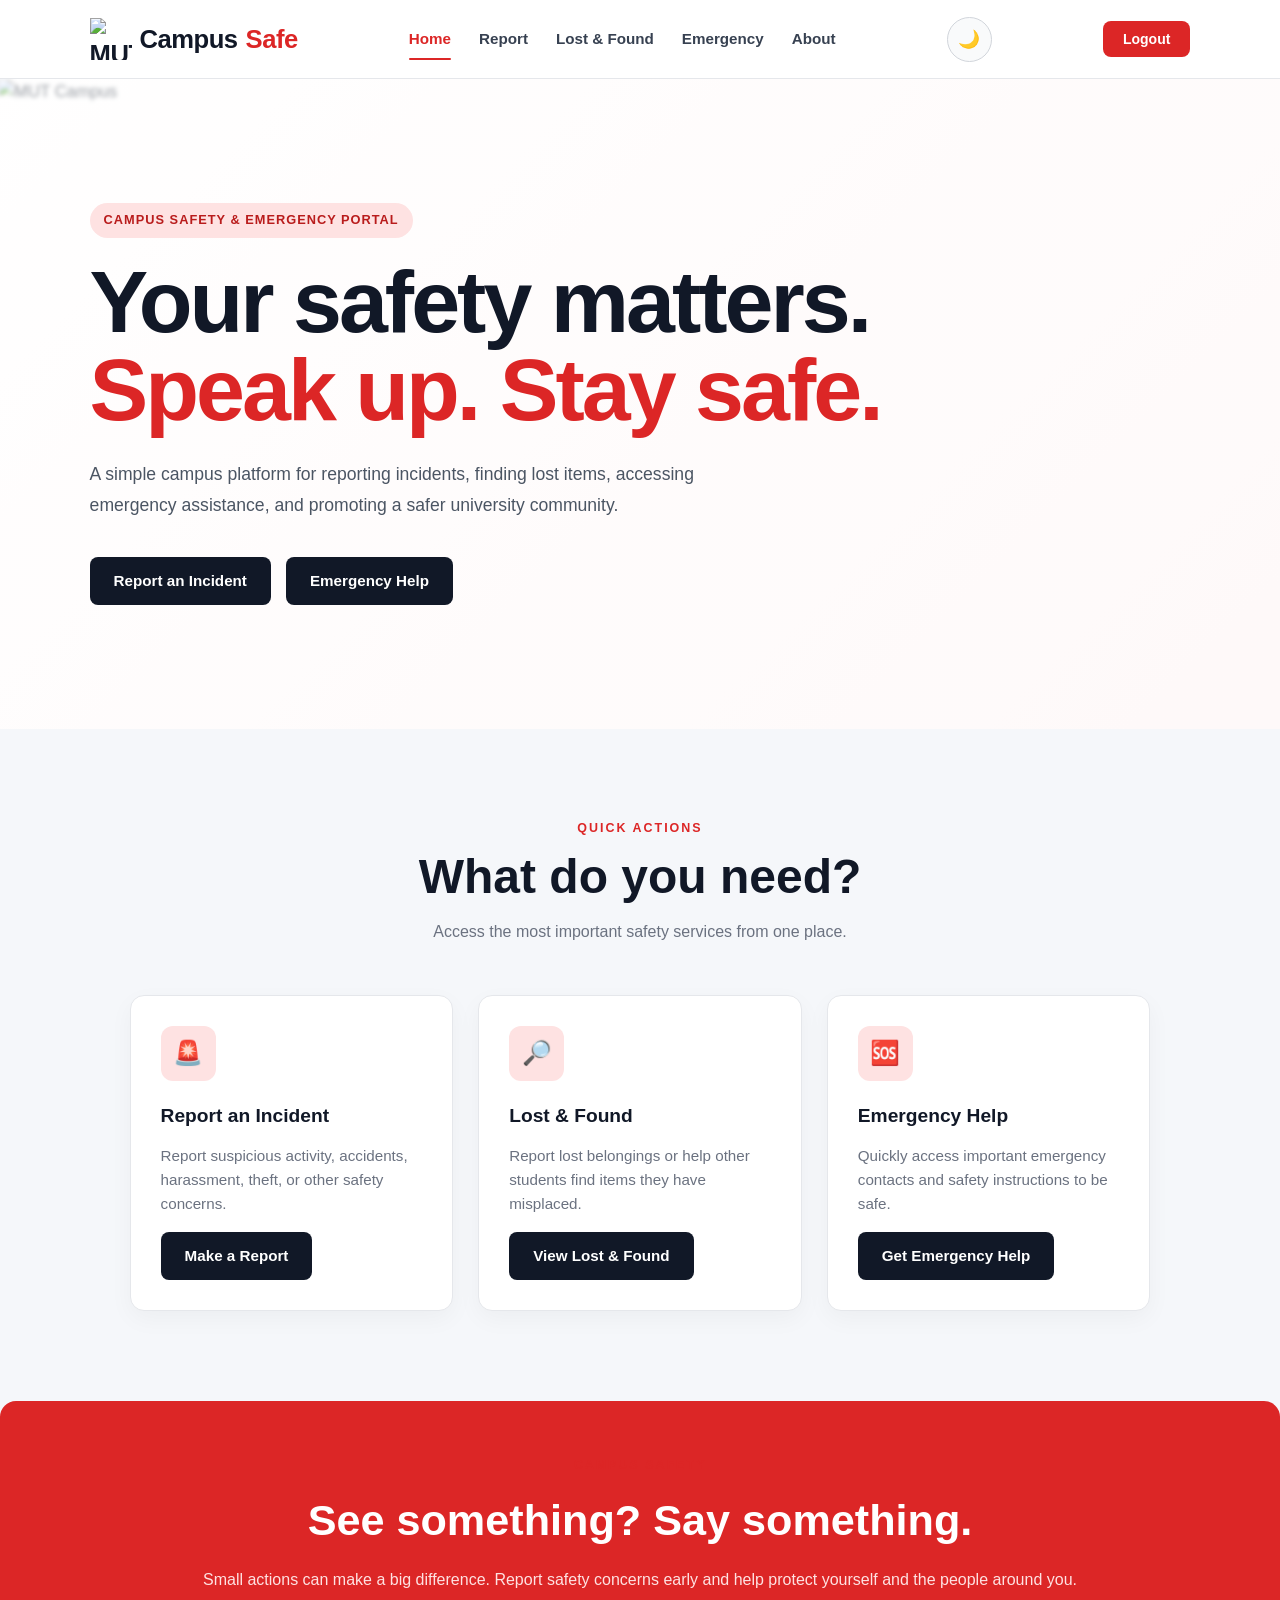
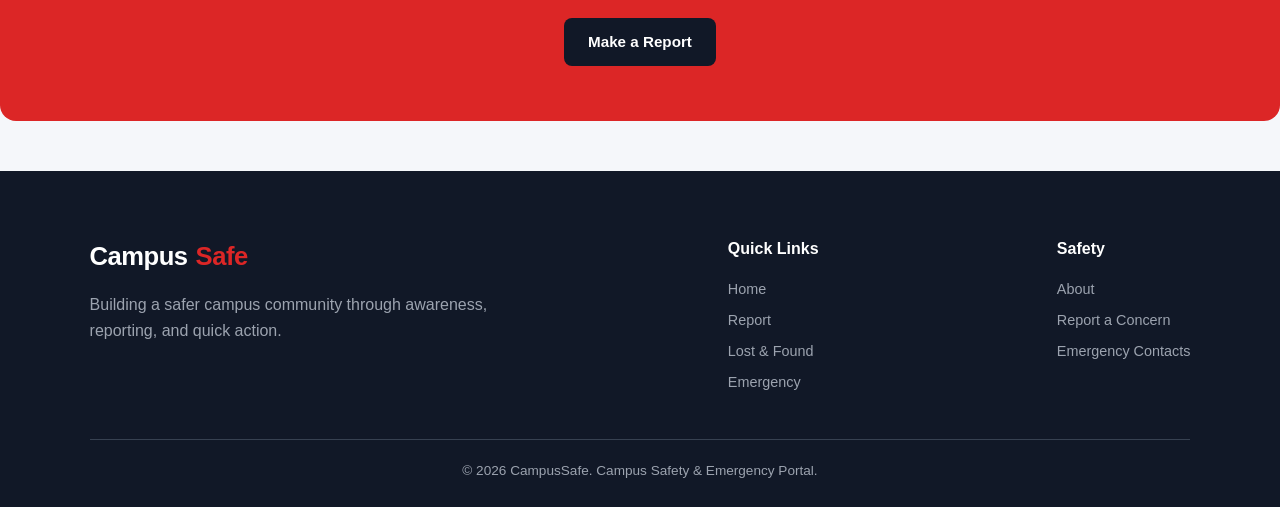
==== commit 377bd30c: "Update html functionality" ====
--- a/html/index.html
+++ b/html/index.html
@@ -15,14 +15,14 @@
     <!-- Connect the main stylesheet -->
     <link rel="stylesheet" href="../css/style.css">
 
-    <!--Connect the JavaScript file  This is the home page of the CampusSafe website.
+    <!-- This is the home page of the CampusSafe website.
      It provides an overview of the platform's purpose, which is to enhance campus safety 
      through reporting incidents, finding lost items, and accessing emergency assistance. 
      The page includes a navigation bar with links to different sections of the website, a 
      hero section with a welcoming message and action buttons, quick action cards for reporting incidents,
       lost and found, and emergency help, as well as a safety message encouraging users to report safety concerns.
-       The footer contains quick links and information about the platform.
-    <script src="../js/script.js"defer></script>-->
+       The footer contains quick links and information about the platform. -->
+    <script src="../js/script.js" defer></script>
     <script type="module" src="../js/session.js"></script>
 </head>
 
@@ -337,4 +337,3 @@
 </body>
 
 </html>
-
--- a/css/style.css
+++ b/css/style.css
@@ -109,7 +109,7 @@
    ===================================================== */
 
 .theme-btn {
-    width: 145px;
+    width: 45px;
     height: 45px;
     border: 1px solid #d1d5db;
     border-radius: 50%;
